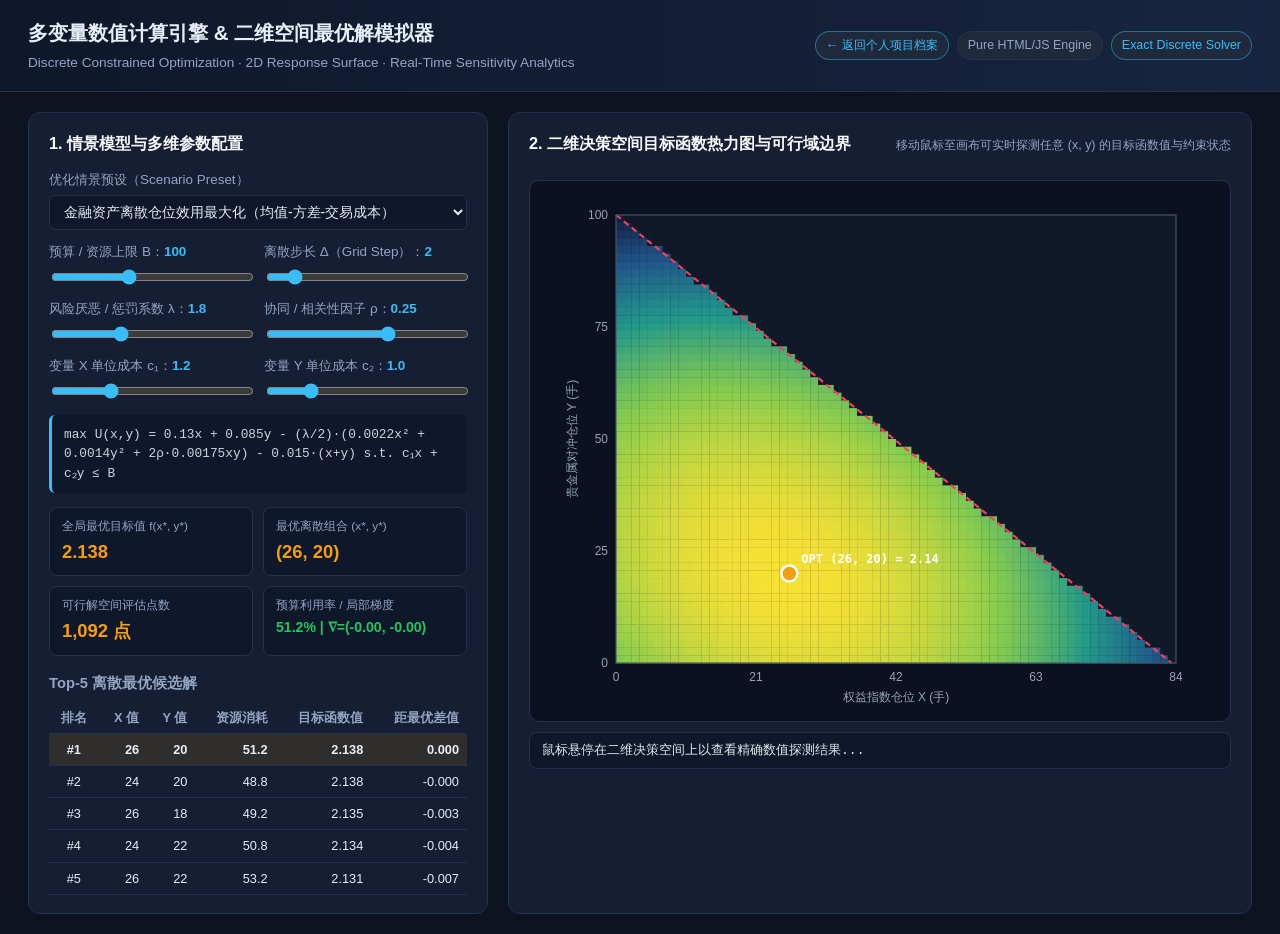
==== demo/optimizer.html @ c8dd84ad "Build RhineLab-inspired personal finance & fintech portfolio site" ====
<!DOCTYPE html>
<html lang="zh-CN">
<head>
  <meta charset="UTF-8" />
  <meta name="viewport" content="width=device-width, initial-scale=1.0" />
  <title>多变量数值计算引擎与二维空间最优解模拟器</title>
  <link rel="stylesheet" href="styles.css" />
</head>
<body>
  <header class="topbar">
    <div>
      <h1>多变量数值计算引擎 &amp; 二维空间最优解模拟器</h1>
      <p class="subtitle">Discrete Constrained Optimization · 2D Response Surface · Real-Time Sensitivity Analytics</p>
    </div>
    <div class="badge-group">
      <a class="badge accent" href="../index.html" style="text-decoration:none;">← 返回个人项目档案</a>
      <span class="badge">Pure HTML/JS Engine</span>
      <span class="badge accent">Exact Discrete Solver</span>
    </div>
  </header>

  <main class="layout">
    <section class="panel controls">
      <h2>1. 情景模型与多维参数配置</h2>

      <label class="field">
        <span>优化情景预设（Scenario Preset）</span>
        <select id="scenarioSelect">
          <option value="portfolio">金融资产离散仓位效用最大化（均值-方差-交易成本）</option>
          <option value="production">复杂离散条件多要素产出与边际利润最优化</option>
          <option value="grid">量化网格交易参数二维寻优（步长 × 仓位档位）</option>
        </select>
      </label>

      <div class="control-grid">
        <label class="field">
          <span>预算 / 资源上限 B：<strong id="valBudget">100</strong></span>
          <input type="range" id="paramBudget" min="40" max="200" step="5" value="100" />
        </label>

        <label class="field">
          <span>离散步长 Δ（Grid Step）：<strong id="valStep">2</strong></span>
          <input type="range" id="paramStep" min="1" max="10" step="1" value="2" />
        </label>

        <label class="field">
          <span>风险厌恶 / 惩罚系数 λ：<strong id="valLambda">1.8</strong></span>
          <input type="range" id="paramLambda" min="0.2" max="5.0" step="0.2" value="1.8" />
        </label>

        <label class="field">
          <span>协同 / 相关性因子 ρ：<strong id="valRho">0.25</strong></span>
          <input type="range" id="paramRho" min="-0.60" max="0.80" step="0.05" value="0.25" />
        </label>

        <label class="field">
          <span>变量 X 单位成本 c₁：<strong id="valC1">1.2</strong></span>
          <input type="range" id="paramC1" min="0.5" max="3.0" step="0.1" value="1.2" />
        </label>

        <label class="field">
          <span>变量 Y 单位成本 c₂：<strong id="valC2">1.0</strong></span>
          <input type="range" id="paramC2" min="0.5" max="3.0" step="0.1" value="1.0" />
        </label>
      </div>

      <div class="formula-box" id="formulaBox"></div>

      <div class="kpi-grid">
        <div class="kpi-card">
          <div class="kpi-label">全局最优目标值 f(x*, y*)</div>
          <div class="kpi-value" id="optVal">--</div>
        </div>
        <div class="kpi-card">
          <div class="kpi-label">最优离散组合 (x*, y*)</div>
          <div class="kpi-value" id="optXY">--</div>
        </div>
        <div class="kpi-card">
          <div class="kpi-label">可行解空间评估点数</div>
          <div class="kpi-value" id="feasibleCount">--</div>
        </div>
        <div class="kpi-card">
          <div class="kpi-label">预算利用率 / 局部梯度</div>
          <div class="kpi-value small" id="optMeta">--</div>
        </div>
      </div>

      <h3>Top-5 离散最优候选解</h3>
      <table class="rank-table">
        <thead>
          <tr>
            <th>排名</th>
            <th>X 值</th>
            <th>Y 值</th>
            <th>资源消耗</th>
            <th>目标函数值</th>
            <th>距最优差值</th>
          </tr>
        </thead>
        <tbody id="topTableBody"></tbody>
      </table>
    </section>

    <section class="panel viewport">
      <div class="viewport-header">
        <h2>2. 二维决策空间目标函数热力图与可行域边界</h2>
        <span class="hint">移动鼠标至画布可实时探测任意 (x, y) 的目标函数值与约束状态</span>
      </div>
      <div class="canvas-wrap">
        <canvas id="surfaceCanvas" width="640" height="520"></canvas>
      </div>
      <div class="probe-bar" id="probeBar">鼠标悬停在二维决策空间上以查看精确数值探测结果...</div>
    </section>
  </main>

  <script src="optimizer.js"></script>
</body>
</html>
---- demo/styles.css ----
:root {
  --bg: #0d1321;
  --panel: #151e32;
  --border: #24324d;
  --text: #e6edf7;
  --muted: #93a4c3;
  --accent: #38bdf8;
  --gold: #f59e0b;
  --green: #22c55e;
}

* { box-sizing: border-box; }

body {
  margin: 0;
  font-family: -apple-system, BlinkMacSystemFont, "Segoe UI", "Microsoft YaHei", sans-serif;
  background: var(--bg);
  color: var(--text);
  line-height: 1.5;
}

.topbar {
  display: flex;
  justify-content: space-between;
  align-items: center;
  padding: 18px 28px;
  border-bottom: 1px solid var(--border);
  background: linear-gradient(90deg, #0f172a, #172540);
}

.topbar h1 { margin: 0; font-size: 1.28rem; }
.subtitle { margin: 4px 0 0; font-size: 0.85rem; color: var(--muted); }

.badge-group { display: flex; gap: 8px; }
.badge {
  padding: 4px 10px;
  border-radius: 999px;
  font-size: 0.78rem;
  background: #1e293b;
  border: 1px solid var(--border);
  color: var(--muted);
}
.badge.accent { color: var(--accent); border-color: rgba(56, 189, 248, 0.45); }

.layout {
  display: grid;
  grid-template-columns: minmax(360px, 460px) 1fr;
  gap: 20px;
  padding: 20px 28px;
  max-width: 1440px;
  margin: 0 auto;
}

@media (max-width: 980px) {
  .layout { grid-template-columns: 1fr; }
}

.panel {
  background: var(--panel);
  border: 1px solid var(--border);
  border-radius: 12px;
  padding: 18px 20px;
}

.panel h2 { margin: 0 0 14px; font-size: 1.02rem; color: #f8fafc; }
.panel h3 { margin: 16px 0 8px; font-size: 0.92rem; color: var(--muted); }

.control-grid {
  display: grid;
  grid-template-columns: 1fr 1fr;
  gap: 12px;
  margin-top: 12px;
}

.field {
  display: flex;
  flex-direction: column;
  gap: 5px;
  font-size: 0.84rem;
  color: var(--muted);
}

.field strong { color: var(--accent); }

select, input[type="range"] {
  width: 100%;
  accent-color: var(--accent);
}

select {
  background: #0f172a;
  color: var(--text);
  border: 1px solid var(--border);
  border-radius: 6px;
  padding: 8px 10px;
  font-size: 0.86rem;
}

.formula-box {
  margin-top: 14px;
  padding: 10px 12px;
  background: #0f172a;
  border-left: 3px solid var(--accent);
  border-radius: 6px;
  font-family: "Consolas", monospace;
  font-size: 0.8rem;
  color: #cbd5e1;
}

.kpi-grid {
  display: grid;
  grid-template-columns: 1fr 1fr;
  gap: 10px;
  margin-top: 14px;
}

.kpi-card {
  background: #0f172a;
  border: 1px solid var(--border);
  border-radius: 8px;
  padding: 10px 12px;
}

.kpi-label { font-size: 0.74rem; color: var(--muted); }
.kpi-value { font-size: 1.15rem; font-weight: 700; color: var(--gold); margin-top: 2px; }
.kpi-value.small { font-size: 0.88rem; color: var(--green); }

.rank-table {
  width: 100%;
  border-collapse: collapse;
  font-size: 0.8rem;
}

.rank-table th, .rank-table td {
  padding: 6px 8px;
  border-bottom: 1px solid var(--border);
  text-align: right;
}

.rank-table th:first-child, .rank-table td:first-child { text-align: center; }
.rank-table th { color: var(--muted); font-weight: 600; }
.rank-table tbody tr:first-child { background: rgba(245, 158, 11, 0.12); font-weight: 600; }

.viewport-header {
  display: flex;
  justify-content: space-between;
  align-items: baseline;
  flex-wrap: wrap;
  gap: 8px;
}

.hint { font-size: 0.78rem; color: var(--muted); }

.canvas-wrap {
  margin-top: 10px;
  display: flex;
  justify-content: center;
  background: #0b1120;
  border: 1px solid var(--border);
  border-radius: 10px;
  padding: 10px;
}

canvas { max-width: 100%; height: auto; cursor: crosshair; }

.probe-bar {
  margin-top: 10px;
  padding: 8px 12px;
  background: #0f172a;
  border: 1px solid var(--border);
  border-radius: 8px;
  font-family: "Consolas", monospace;
  font-size: 0.82rem;
  color: #e2e8f0;
}
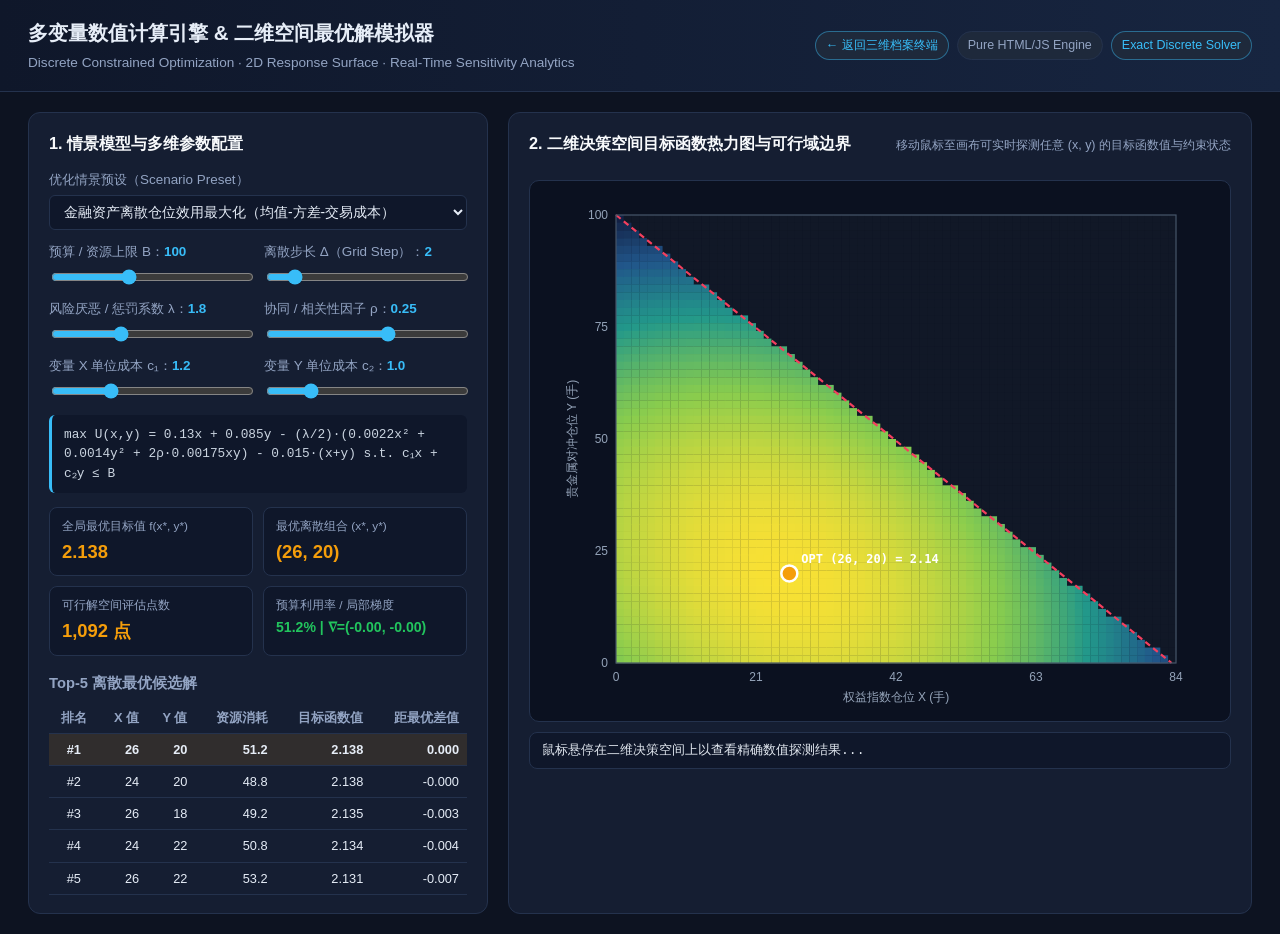
==== commit 578352c3: "Deploy full 3D RhineLab personal portfolio (40 archives, 3D GLB, charts & optimizer)" ====
--- a/demo/optimizer.html
+++ b/demo/optimizer.html
@@ -4,7 +4,7 @@
   <meta charset="UTF-8" />
   <meta name="viewport" content="width=device-width, initial-scale=1.0" />
   <title>多变量数值计算引擎与二维空间最优解模拟器</title>
-  <link rel="stylesheet" href="styles.css" />
+  <link rel="stylesheet" href="optimizer.css" />
 </head>
 <body>
   <header class="topbar">
@@ -13,7 +13,7 @@
       <p class="subtitle">Discrete Constrained Optimization · 2D Response Surface · Real-Time Sensitivity Analytics</p>
     </div>
     <div class="badge-group">
-      <a class="badge accent" href="../index.html" style="text-decoration:none;">← 返回个人项目档案</a>
+      <a class="badge accent" href="../index.html?file=X-004" style="text-decoration:none;">← 返回三维档案终端</a>
       <span class="badge">Pure HTML/JS Engine</span>
       <span class="badge accent">Exact Discrete Solver</span>
     </div>
--- a/demo/optimizer.css
+++ b/demo/optimizer.css
@@ -0,0 +1,175 @@
+:root {
+  --bg: #0d1321;
+  --panel: #151e32;
+  --border: #24324d;
+  --text: #e6edf7;
+  --muted: #93a4c3;
+  --accent: #38bdf8;
+  --gold: #f59e0b;
+  --green: #22c55e;
+}
+
+* { box-sizing: border-box; }
+
+body {
+  margin: 0;
+  font-family: -apple-system, BlinkMacSystemFont, "Segoe UI", "Microsoft YaHei", sans-serif;
+  background: var(--bg);
+  color: var(--text);
+  line-height: 1.5;
+}
+
+.topbar {
+  display: flex;
+  justify-content: space-between;
+  align-items: center;
+  padding: 18px 28px;
+  border-bottom: 1px solid var(--border);
+  background: linear-gradient(90deg, #0f172a, #172540);
+}
+
+.topbar h1 { margin: 0; font-size: 1.28rem; }
+.subtitle { margin: 4px 0 0; font-size: 0.85rem; color: var(--muted); }
+
+.badge-group { display: flex; gap: 8px; }
+.badge {
+  padding: 4px 10px;
+  border-radius: 999px;
+  font-size: 0.78rem;
+  background: #1e293b;
+  border: 1px solid var(--border);
+  color: var(--muted);
+}
+.badge.accent { color: var(--accent); border-color: rgba(56, 189, 248, 0.45); }
+
+.layout {
+  display: grid;
+  grid-template-columns: minmax(360px, 460px) 1fr;
+  gap: 20px;
+  padding: 20px 28px;
+  max-width: 1440px;
+  margin: 0 auto;
+}
+
+@media (max-width: 980px) {
+  .layout { grid-template-columns: 1fr; }
+}
+
+.panel {
+  background: var(--panel);
+  border: 1px solid var(--border);
+  border-radius: 12px;
+  padding: 18px 20px;
+}
+
+.panel h2 { margin: 0 0 14px; font-size: 1.02rem; color: #f8fafc; }
+.panel h3 { margin: 16px 0 8px; font-size: 0.92rem; color: var(--muted); }
+
+.control-grid {
+  display: grid;
+  grid-template-columns: 1fr 1fr;
+  gap: 12px;
+  margin-top: 12px;
+}
+
+.field {
+  display: flex;
+  flex-direction: column;
+  gap: 5px;
+  font-size: 0.84rem;
+  color: var(--muted);
+}
+
+.field strong { color: var(--accent); }
+
+select, input[type="range"] {
+  width: 100%;
+  accent-color: var(--accent);
+}
+
+select {
+  background: #0f172a;
+  color: var(--text);
+  border: 1px solid var(--border);
+  border-radius: 6px;
+  padding: 8px 10px;
+  font-size: 0.86rem;
+}
+
+.formula-box {
+  margin-top: 14px;
+  padding: 10px 12px;
+  background: #0f172a;
+  border-left: 3px solid var(--accent);
+  border-radius: 6px;
+  font-family: "Consolas", monospace;
+  font-size: 0.8rem;
+  color: #cbd5e1;
+}
+
+.kpi-grid {
+  display: grid;
+  grid-template-columns: 1fr 1fr;
+  gap: 10px;
+  margin-top: 14px;
+}
+
+.kpi-card {
+  background: #0f172a;
+  border: 1px solid var(--border);
+  border-radius: 8px;
+  padding: 10px 12px;
+}
+
+.kpi-label { font-size: 0.74rem; color: var(--muted); }
+.kpi-value { font-size: 1.15rem; font-weight: 700; color: var(--gold); margin-top: 2px; }
+.kpi-value.small { font-size: 0.88rem; color: var(--green); }
+
+.rank-table {
+  width: 100%;
+  border-collapse: collapse;
+  font-size: 0.8rem;
+}
+
+.rank-table th, .rank-table td {
+  padding: 6px 8px;
+  border-bottom: 1px solid var(--border);
+  text-align: right;
+}
+
+.rank-table th:first-child, .rank-table td:first-child { text-align: center; }
+.rank-table th { color: var(--muted); font-weight: 600; }
+.rank-table tbody tr:first-child { background: rgba(245, 158, 11, 0.12); font-weight: 600; }
+
+.viewport-header {
+  display: flex;
+  justify-content: space-between;
+  align-items: baseline;
+  flex-wrap: wrap;
+  gap: 8px;
+}
+
+.hint { font-size: 0.78rem; color: var(--muted); }
+
+.canvas-wrap {
+  margin-top: 10px;
+  display: flex;
+  justify-content: center;
+  background: #0b1120;
+  border: 1px solid var(--border);
+  border-radius: 10px;
+  padding: 10px;
+}
+
+canvas { max-width: 100%; height: auto; cursor: crosshair; }
+
+.probe-bar {
+  margin-top: 10px;
+  padding: 8px 12px;
+  background: #0f172a;
+  border: 1px solid var(--border);
+  border-radius: 8px;
+  font-family: "Consolas", monospace;
+  font-size: 0.82rem;
+  color: #e2e8f0;
+}
